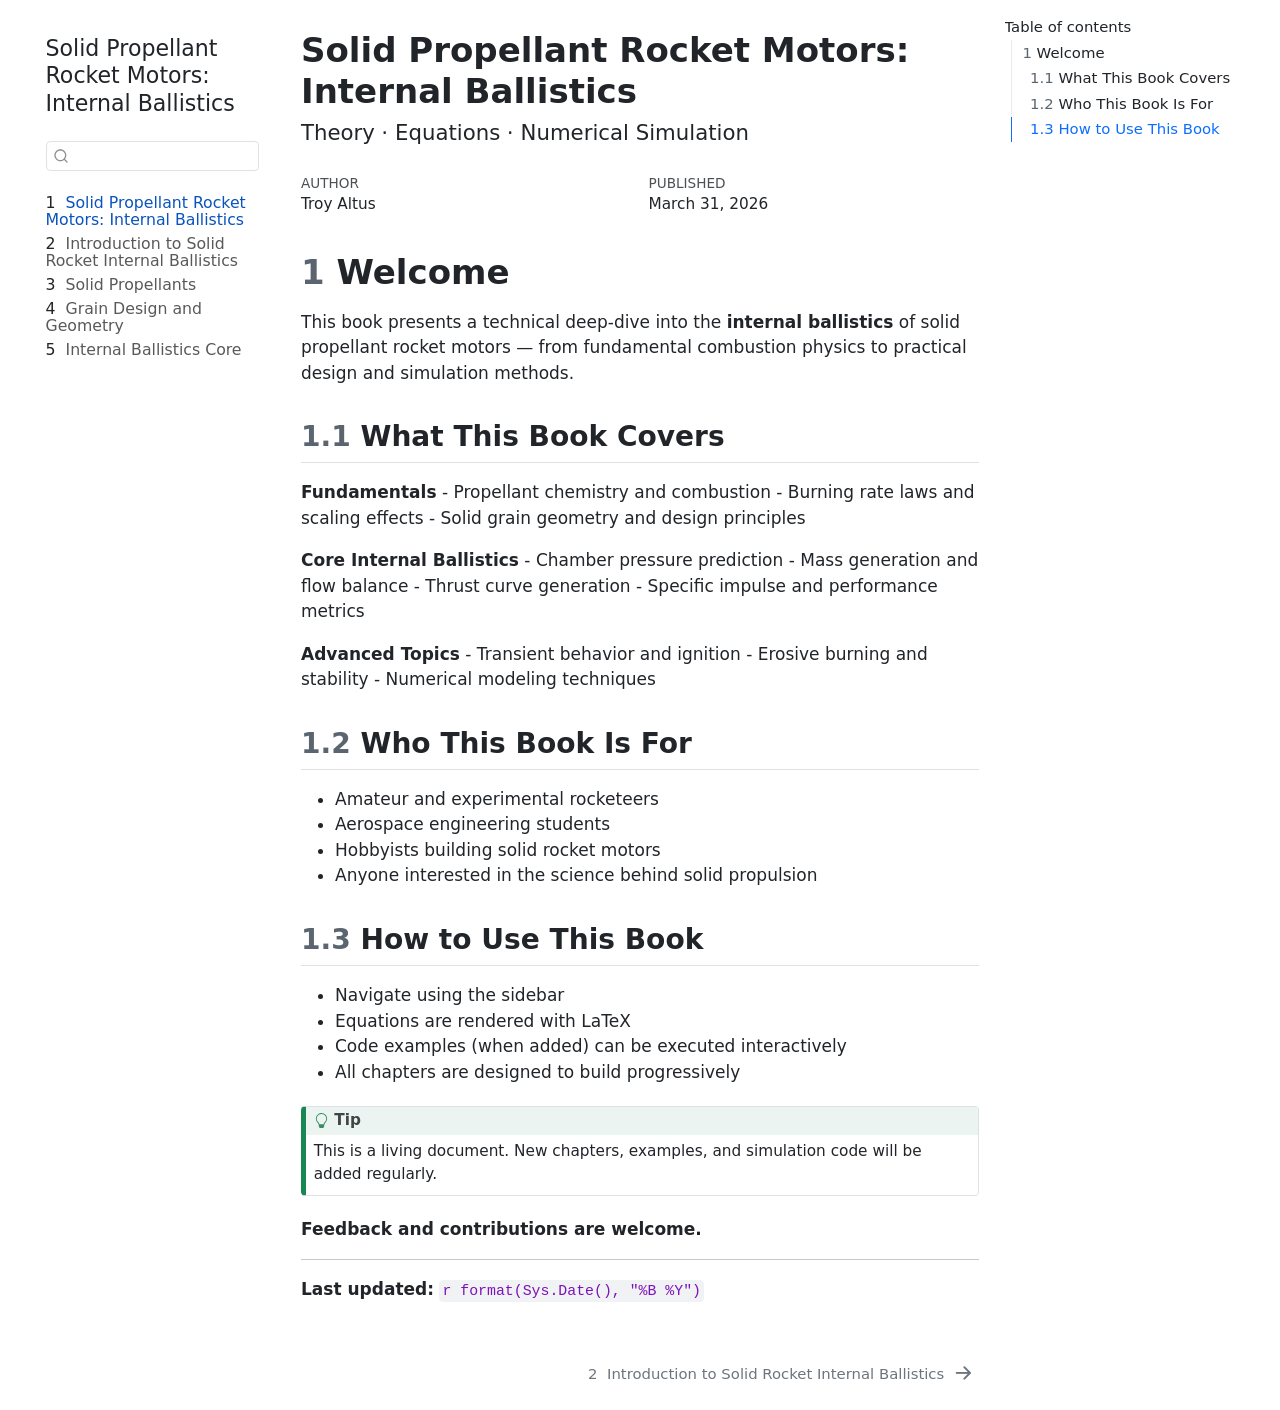
==== docs/index.html @ 1c700a07 "fix: include rendered docs/ folder for GitHub Pages + remove from gitignore" ====
<!DOCTYPE html>
<html xmlns="http://www.w3.org/1999/xhtml" lang="en" xml:lang="en"><head>

<meta charset="utf-8">
<meta name="generator" content="quarto-1.9.36">

<meta name="viewport" content="width=device-width, initial-scale=1.0, user-scalable=yes">

<meta name="author" content="Troy Altus">
<meta name="dcterms.date" content="2026-03-31">

<title>Solid Propellant Rocket Motors: Internal Ballistics</title>
<style>
/* Default styles provided by pandoc.
** See https://pandoc.org/MANUAL.html#variables-for-html for config info.
*/
code{white-space: pre-wrap;}
span.smallcaps{font-variant: small-caps;}
div.columns{display: flex; gap: min(4vw, 1.5em);}
div.column{flex: auto; overflow-x: auto;}
div.hanging-indent{margin-left: 1.5em; text-indent: -1.5em;}
ul.task-list{list-style: none;}
ul.task-list li input[type="checkbox"] {
  width: 0.8em;
  margin: 0 0.8em 0.2em -1em; /* quarto-specific, see https://github.com/quarto-dev/quarto-cli/issues/4556 */ 
  vertical-align: middle;
}
</style>


<script src="site_libs/quarto-nav/quarto-nav.js"></script>
<script src="site_libs/quarto-nav/headroom.min.js"></script>
<script src="site_libs/clipboard/clipboard.min.js"></script>
<script src="site_libs/quarto-search/autocomplete.umd.js"></script>
<script src="site_libs/quarto-search/fuse.min.js"></script>
<script src="site_libs/quarto-search/quarto-search.js"></script>
<meta name="quarto:offset" content="./">
<link href="./chapters/01-intro.html" rel="next">
<script src="site_libs/quarto-html/quarto.js" type="module"></script>
<script src="site_libs/quarto-html/tabsets/tabsets.js" type="module"></script>
<script src="site_libs/quarto-html/popper.min.js"></script>
<script src="site_libs/quarto-html/tippy.umd.min.js"></script>
<script src="site_libs/quarto-html/anchor.min.js"></script>
<link href="site_libs/quarto-html/tippy.css" rel="stylesheet">
<link href="site_libs/quarto-html/quarto-syntax-highlighting-845c23b38eaddc0f92fda52bfe77a8c8.css" rel="stylesheet" id="quarto-text-highlighting-styles">
<script src="site_libs/bootstrap/bootstrap.min.js"></script>
<link href="site_libs/bootstrap/bootstrap-icons.css" rel="stylesheet">
<link href="site_libs/bootstrap/bootstrap-87aed0b8589e23e45aa8556edf37a91b.min.css" rel="stylesheet" append-hash="true" id="quarto-bootstrap" data-mode="light">
<script id="quarto-search-options" type="application/json">{
  "location": "sidebar",
  "copy-button": false,
  "collapse-after": 3,
  "panel-placement": "start",
  "type": "textbox",
  "limit": 50,
  "keyboard-shortcut": [
    "f",
    "/",
    "s"
  ],
  "show-item-context": false,
  "language": {
    "search-no-results-text": "No results",
    "search-matching-documents-text": "matching documents",
    "search-copy-link-title": "Copy link to search",
    "search-hide-matches-text": "Hide additional matches",
    "search-more-match-text": "more match in this document",
    "search-more-matches-text": "more matches in this document",
    "search-clear-button-title": "Clear",
    "search-text-placeholder": "",
    "search-detached-cancel-button-title": "Cancel",
    "search-submit-button-title": "Submit",
    "search-label": "Search"
  }
}</script>


</head>

<body class="nav-sidebar floating quarto-light">

<div id="quarto-search-results"></div>
  <header id="quarto-header" class="headroom fixed-top">
  <nav class="quarto-secondary-nav">
    <div class="container-fluid d-flex">
      <button type="button" class="quarto-btn-toggle btn" data-bs-toggle="collapse" role="button" data-bs-target=".quarto-sidebar-collapse-item" aria-controls="quarto-sidebar" aria-expanded="false" aria-label="Toggle sidebar navigation" onclick="if (window.quartoToggleHeadroom) { window.quartoToggleHeadroom(); }">
        <i class="bi bi-layout-text-sidebar-reverse"></i>
      </button>
        <nav class="quarto-page-breadcrumbs" aria-label="breadcrumb"><ol class="breadcrumb"><li class="breadcrumb-item"><a href="./index.html"><span class="chapter-number">1</span>&nbsp; <span class="chapter-title">Solid Propellant Rocket Motors: Internal Ballistics</span></a></li></ol></nav>
        <a class="flex-grow-1" role="navigation" data-bs-toggle="collapse" data-bs-target=".quarto-sidebar-collapse-item" aria-controls="quarto-sidebar" aria-expanded="false" aria-label="Toggle sidebar navigation" onclick="if (window.quartoToggleHeadroom) { window.quartoToggleHeadroom(); }">      
        </a>
      <button type="button" class="btn quarto-search-button" aria-label="Search" onclick="window.quartoOpenSearch();">
        <i class="bi bi-search"></i>
      </button>
    </div>
  </nav>
</header>
<!-- content -->
<div id="quarto-content" class="quarto-container page-columns page-rows-contents page-layout-article">
<!-- sidebar -->
  <nav id="quarto-sidebar" class="sidebar collapse collapse-horizontal quarto-sidebar-collapse-item sidebar-navigation floating overflow-auto">
    <div class="pt-lg-2 mt-2 text-left sidebar-header">
    <div class="sidebar-title mb-0 py-0">
      <a href="./">Solid Propellant Rocket Motors: Internal Ballistics</a> 
    </div>
      </div>
        <div class="mt-2 flex-shrink-0 align-items-center">
        <div class="sidebar-search">
        <div id="quarto-search" class="" title="Search"></div>
        </div>
        </div>
    <div class="sidebar-menu-container"> 
    <ul class="list-unstyled mt-1">
        <li class="sidebar-item">
  <div class="sidebar-item-container"> 
  <a href="./index.html" class="sidebar-item-text sidebar-link active">
 <span class="menu-text"><span class="chapter-number">1</span>&nbsp; <span class="chapter-title">Solid Propellant Rocket Motors: Internal Ballistics</span></span></a>
  </div>
</li>
        <li class="sidebar-item">
  <div class="sidebar-item-container"> 
  <a href="./chapters/01-intro.html" class="sidebar-item-text sidebar-link">
 <span class="menu-text"><span class="chapter-number">2</span>&nbsp; <span class="chapter-title">Introduction to Solid Rocket Internal Ballistics</span></span></a>
  </div>
</li>
        <li class="sidebar-item">
  <div class="sidebar-item-container"> 
  <a href="./chapters/02-propellants.html" class="sidebar-item-text sidebar-link">
 <span class="menu-text"><span class="chapter-number">3</span>&nbsp; <span class="chapter-title">Solid Propellants</span></span></a>
  </div>
</li>
        <li class="sidebar-item">
  <div class="sidebar-item-container"> 
  <a href="./chapters/03-grain-design.html" class="sidebar-item-text sidebar-link">
 <span class="menu-text"><span class="chapter-number">4</span>&nbsp; <span class="chapter-title">Grain Design and Geometry</span></span></a>
  </div>
</li>
        <li class="sidebar-item">
  <div class="sidebar-item-container"> 
  <a href="./chapters/04-internal-ballistics.html" class="sidebar-item-text sidebar-link">
 <span class="menu-text"><span class="chapter-number">5</span>&nbsp; <span class="chapter-title">Internal Ballistics Core</span></span></a>
  </div>
</li>
    </ul>
    </div>
</nav>
<div id="quarto-sidebar-glass" class="quarto-sidebar-collapse-item" data-bs-toggle="collapse" data-bs-target=".quarto-sidebar-collapse-item"></div>
<!-- margin-sidebar -->
    <div id="quarto-margin-sidebar" class="sidebar margin-sidebar">
        <nav id="TOC" role="doc-toc" class="toc-active">
    <h2 id="toc-title">Table of contents</h2>
   
  <ul>
  <li><a href="#welcome" id="toc-welcome" class="nav-link active" data-scroll-target="#welcome"><span class="header-section-number">1</span> Welcome</a>
  <ul class="collapse">
  <li><a href="#what-this-book-covers" id="toc-what-this-book-covers" class="nav-link" data-scroll-target="#what-this-book-covers"><span class="header-section-number">1.1</span> What This Book Covers</a></li>
  <li><a href="#who-this-book-is-for" id="toc-who-this-book-is-for" class="nav-link" data-scroll-target="#who-this-book-is-for"><span class="header-section-number">1.2</span> Who This Book Is For</a></li>
  <li><a href="#how-to-use-this-book" id="toc-how-to-use-this-book" class="nav-link" data-scroll-target="#how-to-use-this-book"><span class="header-section-number">1.3</span> How to Use This Book</a></li>
  </ul></li>
  </ul>
</nav>
    </div>
<!-- main -->
<main class="content" id="quarto-document-content">

<header id="title-block-header" class="quarto-title-block default">
<div class="quarto-title">
<h1 class="title">Solid Propellant Rocket Motors: Internal Ballistics</h1>
<p class="subtitle lead">Theory ⋅ Equations ⋅ Numerical Simulation</p>
</div>



<div class="quarto-title-meta">

    <div>
    <div class="quarto-title-meta-heading">Author</div>
    <div class="quarto-title-meta-contents">
             <p>Troy Altus </p>
          </div>
  </div>
    
    <div>
    <div class="quarto-title-meta-heading">Published</div>
    <div class="quarto-title-meta-contents">
      <p class="date">March 31, 2026</p>
    </div>
  </div>
  
    
  </div>
  


</header>


<section id="welcome" class="level1" data-number="1">
<h1 data-number="1"><span class="header-section-number">1</span> Welcome</h1>
<p>This book presents a technical deep-dive into the <strong>internal ballistics</strong> of solid propellant rocket motors — from fundamental combustion physics to practical design and simulation methods.</p>
<section id="what-this-book-covers" class="level2" data-number="1.1">
<h2 data-number="1.1" class="anchored" data-anchor-id="what-this-book-covers"><span class="header-section-number">1.1</span> What This Book Covers</h2>
<p><strong>Fundamentals</strong> - Propellant chemistry and combustion - Burning rate laws and scaling effects - Solid grain geometry and design principles</p>
<p><strong>Core Internal Ballistics</strong> - Chamber pressure prediction - Mass generation and flow balance - Thrust curve generation - Specific impulse and performance metrics</p>
<p><strong>Advanced Topics</strong> - Transient behavior and ignition - Erosive burning and stability - Numerical modeling techniques</p>
</section>
<section id="who-this-book-is-for" class="level2" data-number="1.2">
<h2 data-number="1.2" class="anchored" data-anchor-id="who-this-book-is-for"><span class="header-section-number">1.2</span> Who This Book Is For</h2>
<ul>
<li>Amateur and experimental rocketeers</li>
<li>Aerospace engineering students</li>
<li>Hobbyists building solid rocket motors</li>
<li>Anyone interested in the science behind solid propulsion</li>
</ul>
</section>
<section id="how-to-use-this-book" class="level2" data-number="1.3">
<h2 data-number="1.3" class="anchored" data-anchor-id="how-to-use-this-book"><span class="header-section-number">1.3</span> How to Use This Book</h2>
<ul>
<li>Navigate using the sidebar</li>
<li>Equations are rendered with LaTeX</li>
<li>Code examples (when added) can be executed interactively</li>
<li>All chapters are designed to build progressively</li>
</ul>
<div class="callout callout-style-default callout-tip callout-titled">
<div class="callout-header d-flex align-content-center">
<div class="callout-icon-container">
<i class="callout-icon"></i>
</div>
<div class="callout-title-container flex-fill">
Tip
</div>
</div>
<div class="callout-body-container callout-body">
<p>This is a living document. New chapters, examples, and simulation code will be added regularly.</p>
</div>
</div>
<p><strong>Feedback and contributions are welcome.</strong></p>
<hr>
<p><strong>Last updated:</strong> <code>r format(Sys.Date(), "%B %Y")</code></p>


</section>
</section>

</main> <!-- /main -->
<script id="quarto-html-after-body" type="application/javascript">
  window.document.addEventListener("DOMContentLoaded", function (event) {
    const icon = "";
    const anchorJS = new window.AnchorJS();
    anchorJS.options = {
      placement: 'right',
      icon: icon
    };
    anchorJS.add('.anchored');
    const isCodeAnnotation = (el) => {
      for (const clz of el.classList) {
        if (clz.startsWith('code-annotation-')) {                     
          return true;
        }
      }
      return false;
    }
    const onCopySuccess = function(e) {
      // button target
      const button = e.trigger;
      // don't keep focus
      button.blur();
      // flash "checked"
      button.classList.add('code-copy-button-checked');
      var currentTitle = button.getAttribute("title");
      button.setAttribute("title", "Copied!");
      let tooltip;
      if (window.bootstrap) {
        button.setAttribute("data-bs-toggle", "tooltip");
        button.setAttribute("data-bs-placement", "left");
        button.setAttribute("data-bs-title", "Copied!");
        tooltip = new bootstrap.Tooltip(button, 
          { trigger: "manual", 
            customClass: "code-copy-button-tooltip",
            offset: [0, -8]});
        tooltip.show();    
      }
      setTimeout(function() {
        if (tooltip) {
          tooltip.hide();
          button.removeAttribute("data-bs-title");
          button.removeAttribute("data-bs-toggle");
          button.removeAttribute("data-bs-placement");
        }
        button.setAttribute("title", currentTitle);
        button.classList.remove('code-copy-button-checked');
      }, 1000);
      // clear code selection
      e.clearSelection();
    }
    const getTextToCopy = function(trigger) {
      const outerScaffold = trigger.parentElement.cloneNode(true);
      const codeEl = outerScaffold.querySelector('code');
      for (const childEl of codeEl.children) {
        if (isCodeAnnotation(childEl)) {
          childEl.remove();
        }
      }
      return codeEl.innerText;
    }
    const clipboard = new window.ClipboardJS('.code-copy-button:not([data-in-quarto-modal])', {
      text: getTextToCopy
    });
    clipboard.on('success', onCopySuccess);
    if (window.document.getElementById('quarto-embedded-source-code-modal')) {
      const clipboardModal = new window.ClipboardJS('.code-copy-button[data-in-quarto-modal]', {
        text: getTextToCopy,
        container: window.document.getElementById('quarto-embedded-source-code-modal')
      });
      clipboardModal.on('success', onCopySuccess);
    }
      var localhostRegex = new RegExp(/^(?:http|https):\/\/localhost\:?[0-9]*\//);
      var mailtoRegex = new RegExp(/^mailto:/);
        var filterRegex = new RegExp('/' + window.location.host + '/');
      var isInternal = (href) => {
          return filterRegex.test(href) || localhostRegex.test(href) || mailtoRegex.test(href);
      }
      // Inspect non-navigation links and adorn them if external
     var links = window.document.querySelectorAll('a[href]:not(.nav-link):not(.navbar-brand):not(.toc-action):not(.sidebar-link):not(.sidebar-item-toggle):not(.pagination-link):not(.no-external):not([aria-hidden]):not(.dropdown-item):not(.quarto-navigation-tool):not(.about-link)');
      for (var i=0; i<links.length; i++) {
        const link = links[i];
        if (!isInternal(link.href)) {
          // undo the damage that might have been done by quarto-nav.js in the case of
          // links that we want to consider external
          if (link.dataset.originalHref !== undefined) {
            link.href = link.dataset.originalHref;
          }
        }
      }
    function tippyHover(el, contentFn, onTriggerFn, onUntriggerFn) {
      const config = {
        allowHTML: true,
        maxWidth: 500,
        delay: 100,
        arrow: false,
        appendTo: function(el) {
            return el.parentElement;
        },
        interactive: true,
        interactiveBorder: 10,
        theme: 'quarto',
        placement: 'bottom-start',
      };
      if (contentFn) {
        config.content = contentFn;
      }
      if (onTriggerFn) {
        config.onTrigger = onTriggerFn;
      }
      if (onUntriggerFn) {
        config.onUntrigger = onUntriggerFn;
      }
      window.tippy(el, config); 
    }
    const noterefs = window.document.querySelectorAll('a[role="doc-noteref"]');
    for (var i=0; i<noterefs.length; i++) {
      const ref = noterefs[i];
      tippyHover(ref, function() {
        // use id or data attribute instead here
        let href = ref.getAttribute('data-footnote-href') || ref.getAttribute('href');
        try { href = new URL(href).hash; } catch {}
        const id = href.replace(/^#\/?/, "");
        const note = window.document.getElementById(id);
        if (note) {
          return note.innerHTML;
        } else {
          return "";
        }
      });
    }
    const xrefs = window.document.querySelectorAll('a.quarto-xref');
    const processXRef = (id, note) => {
      // Strip column container classes
      const stripColumnClz = (el) => {
        el.classList.remove("page-full", "page-columns");
        if (el.children) {
          for (const child of el.children) {
            stripColumnClz(child);
          }
        }
      }
      stripColumnClz(note)
      if (id === null || id.startsWith('sec-')) {
        // Special case sections, only their first couple elements
        const container = document.createElement("div");
        if (note.children && note.children.length > 2) {
          container.appendChild(note.children[0].cloneNode(true));
          for (let i = 1; i < note.children.length; i++) {
            const child = note.children[i];
            if (child.tagName === "P" && child.innerText === "") {
              continue;
            } else {
              container.appendChild(child.cloneNode(true));
              break;
            }
          }
          if (window.Quarto?.typesetMath) {
            window.Quarto.typesetMath(container);
          }
          return container.innerHTML
        } else {
          if (window.Quarto?.typesetMath) {
            window.Quarto.typesetMath(note);
          }
          return note.innerHTML;
        }
      } else {
        // Remove any anchor links if they are present
        const anchorLink = note.querySelector('a.anchorjs-link');
        if (anchorLink) {
          anchorLink.remove();
        }
        if (window.Quarto?.typesetMath) {
          window.Quarto.typesetMath(note);
        }
        if (note.classList.contains("callout")) {
          return note.outerHTML;
        } else {
          return note.innerHTML;
        }
      }
    }
    for (var i=0; i<xrefs.length; i++) {
      const xref = xrefs[i];
      tippyHover(xref, undefined, function(instance) {
        instance.disable();
        let url = xref.getAttribute('href');
        let hash = undefined; 
        if (url.startsWith('#')) {
          hash = url;
        } else {
          try { hash = new URL(url).hash; } catch {}
        }
        if (hash) {
          const id = hash.replace(/^#\/?/, "");
          const note = window.document.getElementById(id);
          if (note !== null) {
            try {
              const html = processXRef(id, note.cloneNode(true));
              instance.setContent(html);
            } finally {
              instance.enable();
              instance.show();
            }
          } else {
            // See if we can fetch this
            fetch(url.split('#')[0])
            .then(res => res.text())
            .then(html => {
              const parser = new DOMParser();
              const htmlDoc = parser.parseFromString(html, "text/html");
              const note = htmlDoc.getElementById(id);
              if (note !== null) {
                const html = processXRef(id, note);
                instance.setContent(html);
              } 
            }).finally(() => {
              instance.enable();
              instance.show();
            });
          }
        } else {
          // See if we can fetch a full url (with no hash to target)
          // This is a special case and we should probably do some content thinning / targeting
          fetch(url)
          .then(res => res.text())
          .then(html => {
            const parser = new DOMParser();
            const htmlDoc = parser.parseFromString(html, "text/html");
            const note = htmlDoc.querySelector('main.content');
            if (note !== null) {
              // This should only happen for chapter cross references
              // (since there is no id in the URL)
              // remove the first header
              if (note.children.length > 0 && note.children[0].tagName === "HEADER") {
                note.children[0].remove();
              }
              const html = processXRef(null, note);
              instance.setContent(html);
            } 
          }).finally(() => {
            instance.enable();
            instance.show();
          });
        }
      }, function(instance) {
      });
    }
        let selectedAnnoteEl;
        const selectorForAnnotation = ( cell, annotation) => {
          let cellAttr = 'data-code-cell="' + cell + '"';
          let lineAttr = 'data-code-annotation="' +  annotation + '"';
          const selector = 'span[' + cellAttr + '][' + lineAttr + ']';
          return selector;
        }
        const selectCodeLines = (annoteEl) => {
          const doc = window.document;
          const targetCell = annoteEl.getAttribute("data-target-cell");
          const targetAnnotation = annoteEl.getAttribute("data-target-annotation");
          const annoteSpan = window.document.querySelector(selectorForAnnotation(targetCell, targetAnnotation));
          const lines = annoteSpan.getAttribute("data-code-lines").split(",");
          const lineIds = lines.map((line) => {
            return targetCell + "-" + line;
          })
          let top = null;
          let height = null;
          let parent = null;
          if (lineIds.length > 0) {
              //compute the position of the single el (top and bottom and make a div)
              const el = window.document.getElementById(lineIds[0]);
              top = el.offsetTop;
              height = el.offsetHeight;
              parent = el.parentElement.parentElement;
            if (lineIds.length > 1) {
              const lastEl = window.document.getElementById(lineIds[lineIds.length - 1]);
              const bottom = lastEl.offsetTop + lastEl.offsetHeight;
              height = bottom - top;
            }
            if (top !== null && height !== null && parent !== null) {
              // cook up a div (if necessary) and position it 
              let div = window.document.getElementById("code-annotation-line-highlight");
              if (div === null) {
                div = window.document.createElement("div");
                div.setAttribute("id", "code-annotation-line-highlight");
                div.style.position = 'absolute';
                parent.appendChild(div);
              }
              div.style.top = top - 2 + "px";
              div.style.height = height + 4 + "px";
              div.style.left = 0;
              let gutterDiv = window.document.getElementById("code-annotation-line-highlight-gutter");
              if (gutterDiv === null) {
                gutterDiv = window.document.createElement("div");
                gutterDiv.setAttribute("id", "code-annotation-line-highlight-gutter");
                gutterDiv.style.position = 'absolute';
                const codeCell = window.document.getElementById(targetCell);
                const gutter = codeCell.querySelector('.code-annotation-gutter');
                gutter.appendChild(gutterDiv);
              }
              gutterDiv.style.top = top - 2 + "px";
              gutterDiv.style.height = height + 4 + "px";
            }
            selectedAnnoteEl = annoteEl;
          }
        };
        const unselectCodeLines = () => {
          const elementsIds = ["code-annotation-line-highlight", "code-annotation-line-highlight-gutter"];
          elementsIds.forEach((elId) => {
            const div = window.document.getElementById(elId);
            if (div) {
              div.remove();
            }
          });
          selectedAnnoteEl = undefined;
        };
          // Handle positioning of the toggle
      window.addEventListener(
        "resize",
        throttle(() => {
          elRect = undefined;
          if (selectedAnnoteEl) {
            selectCodeLines(selectedAnnoteEl);
          }
        }, 10)
      );
      function throttle(fn, ms) {
      let throttle = false;
      let timer;
        return (...args) => {
          if(!throttle) { // first call gets through
              fn.apply(this, args);
              throttle = true;
          } else { // all the others get throttled
              if(timer) clearTimeout(timer); // cancel #2
              timer = setTimeout(() => {
                fn.apply(this, args);
                timer = throttle = false;
              }, ms);
          }
        };
      }
        // Attach click handler to the DT
        const annoteDls = window.document.querySelectorAll('dt[data-target-cell]');
        for (const annoteDlNode of annoteDls) {
          annoteDlNode.addEventListener('click', (event) => {
            const clickedEl = event.target;
            if (clickedEl !== selectedAnnoteEl) {
              unselectCodeLines();
              const activeEl = window.document.querySelector('dt[data-target-cell].code-annotation-active');
              if (activeEl) {
                activeEl.classList.remove('code-annotation-active');
              }
              selectCodeLines(clickedEl);
              clickedEl.classList.add('code-annotation-active');
            } else {
              // Unselect the line
              unselectCodeLines();
              clickedEl.classList.remove('code-annotation-active');
            }
          });
        }
    const findCites = (el) => {
      const parentEl = el.parentElement;
      if (parentEl) {
        const cites = parentEl.dataset.cites;
        if (cites) {
          return {
            el,
            cites: cites.split(' ')
          };
        } else {
          return findCites(el.parentElement)
        }
      } else {
        return undefined;
      }
    };
    var bibliorefs = window.document.querySelectorAll('a[role="doc-biblioref"]');
    for (var i=0; i<bibliorefs.length; i++) {
      const ref = bibliorefs[i];
      const citeInfo = findCites(ref);
      if (citeInfo) {
        tippyHover(citeInfo.el, function() {
          var popup = window.document.createElement('div');
          citeInfo.cites.forEach(function(cite) {
            var citeDiv = window.document.createElement('div');
            citeDiv.classList.add('hanging-indent');
            citeDiv.classList.add('csl-entry');
            var biblioDiv = window.document.getElementById('ref-' + cite);
            if (biblioDiv) {
              citeDiv.innerHTML = biblioDiv.innerHTML;
            }
            popup.appendChild(citeDiv);
          });
          return popup.innerHTML;
        });
      }
    }
  });
  </script>
<nav class="page-navigation">
  <div class="nav-page nav-page-previous">
  </div>
  <div class="nav-page nav-page-next">
      <a href="./chapters/01-intro.html" class="pagination-link" aria-label="Introduction to Solid Rocket Internal Ballistics">
        <span class="nav-page-text"><span class="chapter-number">2</span>&nbsp; <span class="chapter-title">Introduction to Solid Rocket Internal Ballistics</span></span> <i class="bi bi-arrow-right-short"></i>
      </a>
  </div>
</nav>
</div> <!-- /content -->




</body></html>
---- docs/site_libs/quarto-html/tippy.css ----
.tippy-box[data-animation=fade][data-state=hidden]{opacity:0}[data-tippy-root]{max-width:calc(100vw - 10px)}.tippy-box{position:relative;background-color:#333;color:#fff;border-radius:4px;font-size:14px;line-height:1.4;white-space:normal;outline:0;transition-property:transform,visibility,opacity}.tippy-box[data-placement^=top]>.tippy-arrow{bottom:0}.tippy-box[data-placement^=top]>.tippy-arrow:before{bottom:-7px;left:0;border-width:8px 8px 0;border-top-color:initial;transform-origin:center top}.tippy-box[data-placement^=bottom]>.tippy-arrow{top:0}.tippy-box[data-placement^=bottom]>.tippy-arrow:before{top:-7px;left:0;border-width:0 8px 8px;border-bottom-color:initial;transform-origin:center bottom}.tippy-box[data-placement^=left]>.tippy-arrow{right:0}.tippy-box[data-placement^=left]>.tippy-arrow:before{border-width:8px 0 8px 8px;border-left-color:initial;right:-7px;transform-origin:center left}.tippy-box[data-placement^=right]>.tippy-arrow{left:0}.tippy-box[data-placement^=right]>.tippy-arrow:before{left:-7px;border-width:8px 8px 8px 0;border-right-color:initial;transform-origin:center right}.tippy-box[data-inertia][data-state=visible]{transition-timing-function:cubic-bezier(.54,1.5,.38,1.11)}.tippy-arrow{width:16px;height:16px;color:#333}.tippy-arrow:before{content:"";position:absolute;border-color:transparent;border-style:solid}.tippy-content{position:relative;padding:5px 9px;z-index:1}
---- docs/site_libs/quarto-html/quarto-syntax-highlighting-845c23b38eaddc0f92fda52bfe77a8c8.css ----
/* quarto syntax highlight colors */
:root {
  --quarto-hl-ot-color: #003B4F;
  --quarto-hl-at-color: #657422;
  --quarto-hl-ss-color: #20794D;
  --quarto-hl-an-color: #5E5E5E;
  --quarto-hl-fu-color: #4758AB;
  --quarto-hl-st-color: #20794D;
  --quarto-hl-cf-color: #003B4F;
  --quarto-hl-op-color: #5E5E5E;
  --quarto-hl-er-color: #AD0000;
  --quarto-hl-bn-color: #AD0000;
  --quarto-hl-al-color: #AD0000;
  --quarto-hl-va-color: #111111;
  --quarto-hl-bu-color: inherit;
  --quarto-hl-ex-color: inherit;
  --quarto-hl-pp-color: #AD0000;
  --quarto-hl-in-color: #5E5E5E;
  --quarto-hl-vs-color: #20794D;
  --quarto-hl-wa-color: #5E5E5E;
  --quarto-hl-do-color: #5E5E5E;
  --quarto-hl-im-color: #00769E;
  --quarto-hl-ch-color: #20794D;
  --quarto-hl-dt-color: #AD0000;
  --quarto-hl-fl-color: #AD0000;
  --quarto-hl-co-color: #5E5E5E;
  --quarto-hl-cv-color: #5E5E5E;
  --quarto-hl-cn-color: #8f5902;
  --quarto-hl-sc-color: #5E5E5E;
  --quarto-hl-dv-color: #AD0000;
  --quarto-hl-kw-color: #003B4F;
}

/* other quarto variables */
:root {
  --quarto-font-monospace: SFMono-Regular, Menlo, Monaco, Consolas, "Liberation Mono", "Courier New", monospace;
}

/* syntax highlight based on Pandoc's rules */
pre > code.sourceCode > span {
  color: #003B4F;
}

code.sourceCode > span {
  color: #003B4F;
}

div.sourceCode,
div.sourceCode pre.sourceCode {
  color: #003B4F;
}

/* Normal */
code span {
  color: #003B4F;
}

/* Alert */
code span.al {
  color: #AD0000;
  font-style: inherit;
}

/* Annotation */
code span.an {
  color: #5E5E5E;
  font-style: inherit;
}

/* Attribute */
code span.at {
  color: #657422;
  font-style: inherit;
}

/* BaseN */
code span.bn {
  color: #AD0000;
  font-style: inherit;
}

/* BuiltIn */
code span.bu {
  font-style: inherit;
}

/* ControlFlow */
code span.cf {
  color: #003B4F;
  font-weight: bold;
  font-style: inherit;
}

/* Char */
code span.ch {
  color: #20794D;
  font-style: inherit;
}

/* Constant */
code span.cn {
  color: #8f5902;
  font-style: inherit;
}

/* Comment */
code span.co {
  color: #5E5E5E;
  font-style: inherit;
}

/* CommentVar */
code span.cv {
  color: #5E5E5E;
  font-style: italic;
}

/* Documentation */
code span.do {
  color: #5E5E5E;
  font-style: italic;
}

/* DataType */
code span.dt {
  color: #AD0000;
  font-style: inherit;
}

/* DecVal */
code span.dv {
  color: #AD0000;
  font-style: inherit;
}

/* Error */
code span.er {
  color: #AD0000;
  font-style: inherit;
}

/* Extension */
code span.ex {
  font-style: inherit;
}

/* Float */
code span.fl {
  color: #AD0000;
  font-style: inherit;
}

/* Function */
code span.fu {
  color: #4758AB;
  font-style: inherit;
}

/* Import */
code span.im {
  color: #00769E;
  font-style: inherit;
}

/* Information */
code span.in {
  color: #5E5E5E;
  font-style: inherit;
}

/* Keyword */
code span.kw {
  color: #003B4F;
  font-weight: bold;
  font-style: inherit;
}

/* Operator */
code span.op {
  color: #5E5E5E;
  font-style: inherit;
}

/* Other */
code span.ot {
  color: #003B4F;
  font-style: inherit;
}

/* Preprocessor */
code span.pp {
  color: #AD0000;
  font-style: inherit;
}

/* SpecialChar */
code span.sc {
  color: #5E5E5E;
  font-style: inherit;
}

/* SpecialString */
code span.ss {
  color: #20794D;
  font-style: inherit;
}

/* String */
code span.st {
  color: #20794D;
  font-style: inherit;
}

/* Variable */
code span.va {
  color: #111111;
  font-style: inherit;
}

/* VerbatimString */
code span.vs {
  color: #20794D;
  font-style: inherit;
}

/* Warning */
code span.wa {
  color: #5E5E5E;
  font-style: italic;
}

.prevent-inlining {
  content: "</";
}

/*# sourceMappingURL=ac89f0bb514bba72461919f78549e31c.css.map */
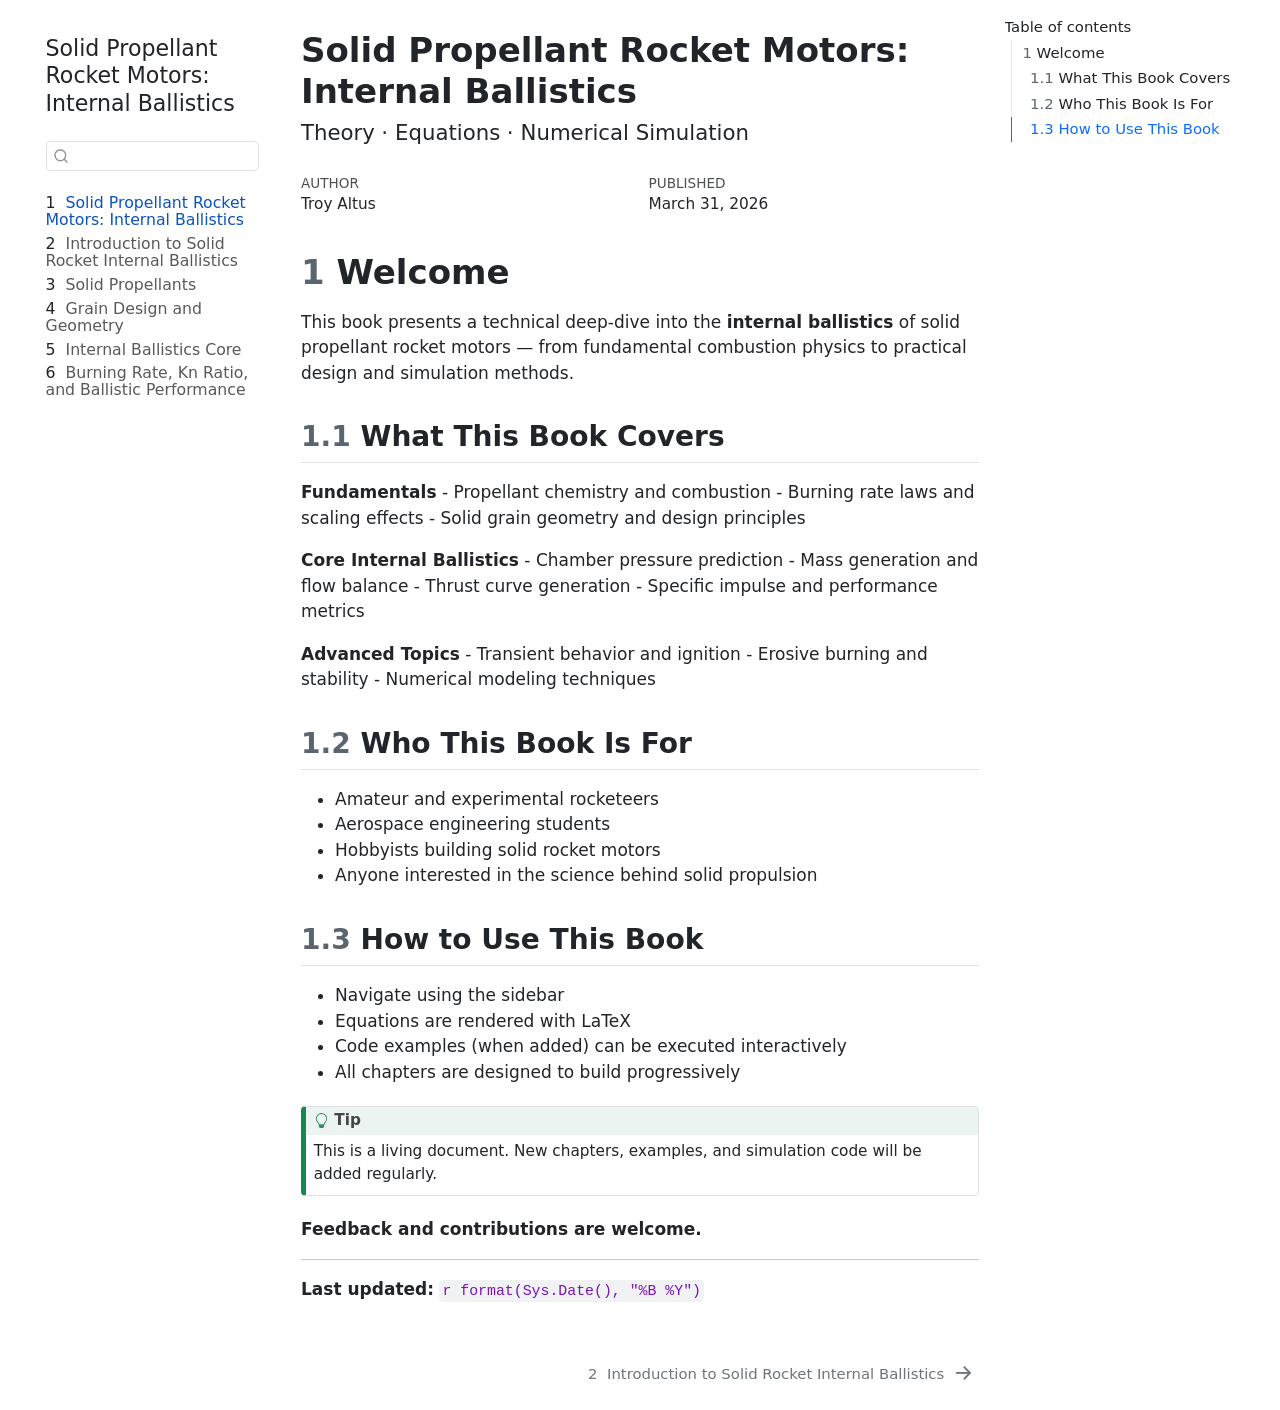
==== commit ca3a107f: "Initial commit: Solid Rocket Internal Ballistics Quarto book" ====
--- a/docs/index.html
+++ b/docs/index.html
@@ -139,6 +139,12 @@
   <div class="sidebar-item-container"> 
   <a href="./chapters/04-internal-ballistics.html" class="sidebar-item-text sidebar-link">
  <span class="menu-text"><span class="chapter-number">5</span>&nbsp; <span class="chapter-title">Internal Ballistics Core</span></span></a>
+  </div>
+</li>
+        <li class="sidebar-item">
+  <div class="sidebar-item-container"> 
+  <a href="./chapters/05-burning-rate-and-kn.html" class="sidebar-item-text sidebar-link">
+ <span class="menu-text"><span class="chapter-number">6</span>&nbsp; <span class="chapter-title">Burning Rate, Kn Ratio, and Ballistic Performance</span></span></a>
   </div>
 </li>
     </ul>
